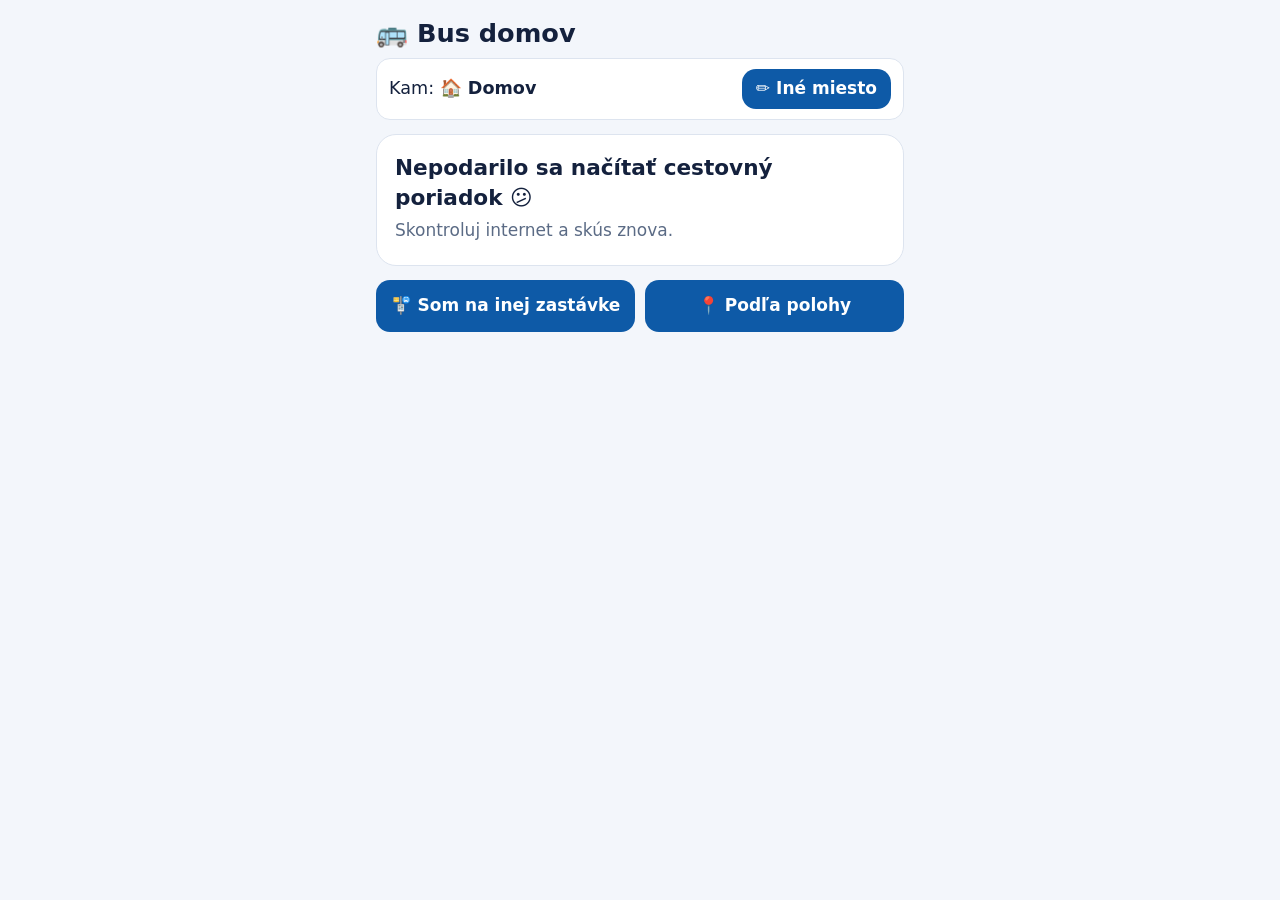
==== app/index.html @ f3499a74 "Výber iného cieľa: zastávka alebo miesto/adresa Co-Authored-By: Claude Opus 5.5 <noreply@anthropic.c" ====
<!doctype html>
<html lang="sk">
<head>
  <meta charset="utf-8">
  <meta name="viewport" content="width=device-width, initial-scale=1, viewport-fit=cover">
  <title>Bus domov</title>
  <meta name="description" content="Najbližší autobus domov z najbližšej zastávky">
  <meta name="theme-color" content="#0e5aa7">
  <link rel="manifest" href="manifest.webmanifest">
  <link rel="icon" href="icons/icon-192.png">
  <link rel="apple-touch-icon" href="icons/icon-180.png">
  <meta name="apple-mobile-web-app-capable" content="yes">
  <meta name="apple-mobile-web-app-title" content="Bus domov">
  <link rel="stylesheet" href="style.css">
</head>
<body>
  <header>
    <h1>🚌 Bus domov</h1>
    <div class="dest">
      <span class="dest-label">Kam: <b id="destName">🏠 Domov</b></span>
      <button class="btn small" id="destBtn">✏️ Iné miesto</button>
    </div>
    <button class="btn ghost hidden" id="destHome">🏠 Späť: cesta domov</button>
  </header>

  <section class="card hidden" id="destPicker">
    <div class="picker-head">
      <h2>Kam chceš ísť?</h2>
      <button class="btn small" id="closeDest">Zavrieť</button>
    </div>
    <input id="destSearch" type="search" placeholder="Napíš miesto, napr. Aupark, ZOO, Hlavná stanica" autocomplete="off">
    <ul id="destList" class="pick-list"></ul>
  </section>

  <section class="card install hidden" id="install">
    <p class="big">📲 Stiahni si aplikáciu</p>
    <p class="muted" id="installText">Budeš ju mať na ploche ako ostatné aplikácie a pôjde aj bez internetu.</p>
    <div class="install-btns">
      <button class="btn" id="installBtn">Stiahnuť aplikáciu</button>
      <button class="btn ghost" id="installLater">Neskôr</button>
    </div>
  </section>

  <main id="main">
    <section class="card" id="status">
      <p class="big">Hľadám, kde si… 📍</p>
      <p class="muted">Ak sa ťa telefón opýta na polohu, klikni na <b>Povoliť</b>.</p>
    </section>
  </main>

  <section class="card hidden" id="picker">
    <div class="picker-head">
      <h2>Vyber zastávku</h2>
      <button class="btn small" id="closePicker">Zavrieť</button>
    </div>
    <input id="search" type="search" placeholder="Hľadaj zastávku…" autocomplete="off">
    <ul id="stopList" class="pick-list"></ul>
  </section>

  <footer>
    <button class="btn" id="pickBtn">🚏 Som na inej zastávke</button>
    <button class="btn" id="locBtn">📍 Podľa polohy</button>
    <p class="muted tiny" id="dataInfo"></p>
  </footer>

  <script src="app.js"></script>
</body>
</html>
---- app/style.css ----
:root {
  --bg: #f3f6fb;
  --card: #ffffff;
  --text: #14213d;
  --muted: #5b6b85;
  --line: #dde4ef;
  --accent: #0e5aa7;
  --ok: #1f9d55;
  --ok-bg: #e3f6eb;
  --warn: #c77700;
  --warn-bg: #fff2d9;
  --bad: #c62828;
  --bad-bg: #fde6e6;
}
@media (prefers-color-scheme: dark) {
  :root:not([data-theme="light"]) {
    --bg: #0f1724;
    --card: #182235;
    --text: #eef3fb;
    --muted: #9fb0c9;
    --line: #2a3850;
    --accent: #5aa2f0;
    --ok: #4cd38a;
    --ok-bg: #173527;
    --warn: #ffb547;
    --warn-bg: #3a2c12;
    --bad: #ff7676;
    --bad-bg: #3d1a1a;
  }
}

* { box-sizing: border-box; }
html, body { margin: 0; }
body {
  background: var(--bg);
  color: var(--text);
  font: 17px/1.4 system-ui, -apple-system, "Segoe UI", Roboto, sans-serif;
  padding: max(16px, env(safe-area-inset-top)) 16px max(16px, env(safe-area-inset-bottom));
  max-width: 560px;
  margin: 0 auto;
  min-height: 100vh;
}
header h1 { margin: 0; font-size: 1.6rem; }
.home { margin: 2px 0 14px; color: var(--muted); }

.card {
  background: var(--card);
  border: 1px solid var(--line);
  border-radius: 20px;
  padding: 18px;
  margin-bottom: 14px;
}
.hidden { display: none; }
.big { font-size: 1.35rem; font-weight: 600; margin: 0 0 6px; }
.muted { color: var(--muted); margin: 4px 0; }
.tiny { font-size: .8rem; }

.stop-name { font-size: 1.5rem; font-weight: 700; margin: 0; }
.stop-meta { color: var(--muted); margin: 2px 0 0; }

.next {
  display: grid;
  grid-template-columns: auto 1fr;
  gap: 14px;
  align-items: center;
  margin-top: 16px;
}
.badge {
  min-width: 76px;
  height: 76px;
  border-radius: 18px;
  display: grid;
  place-items: center;
  font-size: 2rem;
  font-weight: 800;
  padding: 0 10px;
}
.badge.sm { min-width: 52px; height: 44px; font-size: 1.15rem; border-radius: 12px; }
.when { font-size: 2.2rem; font-weight: 800; line-height: 1.1; }
.sub { color: var(--muted); }

.pill {
  display: block;
  margin-top: 16px;
  padding: 12px 14px;
  border-radius: 14px;
  font-weight: 700;
  font-size: 1.1rem;
  text-align: center;
}
.pill.ok { background: var(--ok-bg); color: var(--ok); }
.pill.warn { background: var(--warn-bg); color: var(--warn); }
.pill.bad { background: var(--bad-bg); color: var(--bad); }

.later { list-style: none; padding: 0; margin: 0; }
.later li {
  display: grid;
  grid-template-columns: auto 1fr auto;
  gap: 12px;
  align-items: center;
  padding: 10px 0;
  border-top: 1px solid var(--line);
}
.later li:first-child { border-top: 0; }
.later .t { font-weight: 700; font-size: 1.15rem; text-align: right; }
h2 { font-size: 1.1rem; margin: 0 0 8px; }

footer { display: flex; flex-wrap: wrap; gap: 10px; }
footer .tiny { flex-basis: 100%; }
.btn {
  flex: 1;
  border: 0;
  border-radius: 14px;
  background: var(--accent);
  color: #fff;
  font: inherit;
  font-weight: 600;
  padding: 14px;
  cursor: pointer;
}
.btn.small { flex: 0; padding: 8px 14px; }

.picker-head { display: flex; justify-content: space-between; align-items: center; }
#search, #destSearch {
  width: 100%;
  font: inherit;
  padding: 12px;
  border-radius: 12px;
  border: 1px solid var(--line);
  background: var(--bg);
  color: var(--text);
  margin: 8px 0;
}
.pick-list { list-style: none; margin: 0; padding: 0; max-height: 55vh; overflow-y: auto; }
.pick-list button {
  width: 100%;
  text-align: left;
  font: inherit;
  color: var(--text);
  background: none;
  border: 0;
  border-top: 1px solid var(--line);
  padding: 12px 4px;
  display: flex;
  justify-content: space-between;
  cursor: pointer;
}
.pick-list .d { color: var(--muted); }

.steps { list-style: none; padding: 0; margin: 16px 0 0; }
.steps li {
  display: grid;
  grid-template-columns: auto 1fr;
  gap: 12px;
  align-items: start;
  padding: 10px 0;
  border-top: 1px solid var(--line);
}
.steps li.walk, .steps li.homeStep { display: block; }
.steps li.homeStep { font-size: 1.15rem; }
.change { margin-top: 6px; font-weight: 700; color: var(--warn); }
.chain { display: flex; align-items: center; gap: 4px; flex-wrap: wrap; }
.arrow { color: var(--muted); font-weight: 700; }

.install { border: 2px solid var(--accent); }
.install-btns { display: flex; gap: 10px; margin-top: 12px; }
.btn.ghost { background: transparent; color: var(--accent); border: 1px solid var(--accent); flex: 0 0 auto; }
.ios-steps { margin: 10px 0 0; padding-left: 22px; }
.ios-steps li { margin: 6px 0; }

.dest {
  display: flex;
  align-items: center;
  justify-content: space-between;
  gap: 10px;
  margin: 6px 0 14px;
  padding: 10px 12px;
  background: var(--card);
  border: 1px solid var(--line);
  border-radius: 14px;
}
.dest-label { font-size: 1.1rem; }
.btn.small { flex: 0 0 auto; }
#destHome { width: 100%; margin: -6px 0 14px; padding: 10px; }
.pick-list li.muted { padding: 12px 4px; }
.pick-list .d { text-align: right; font-size: .9rem; }
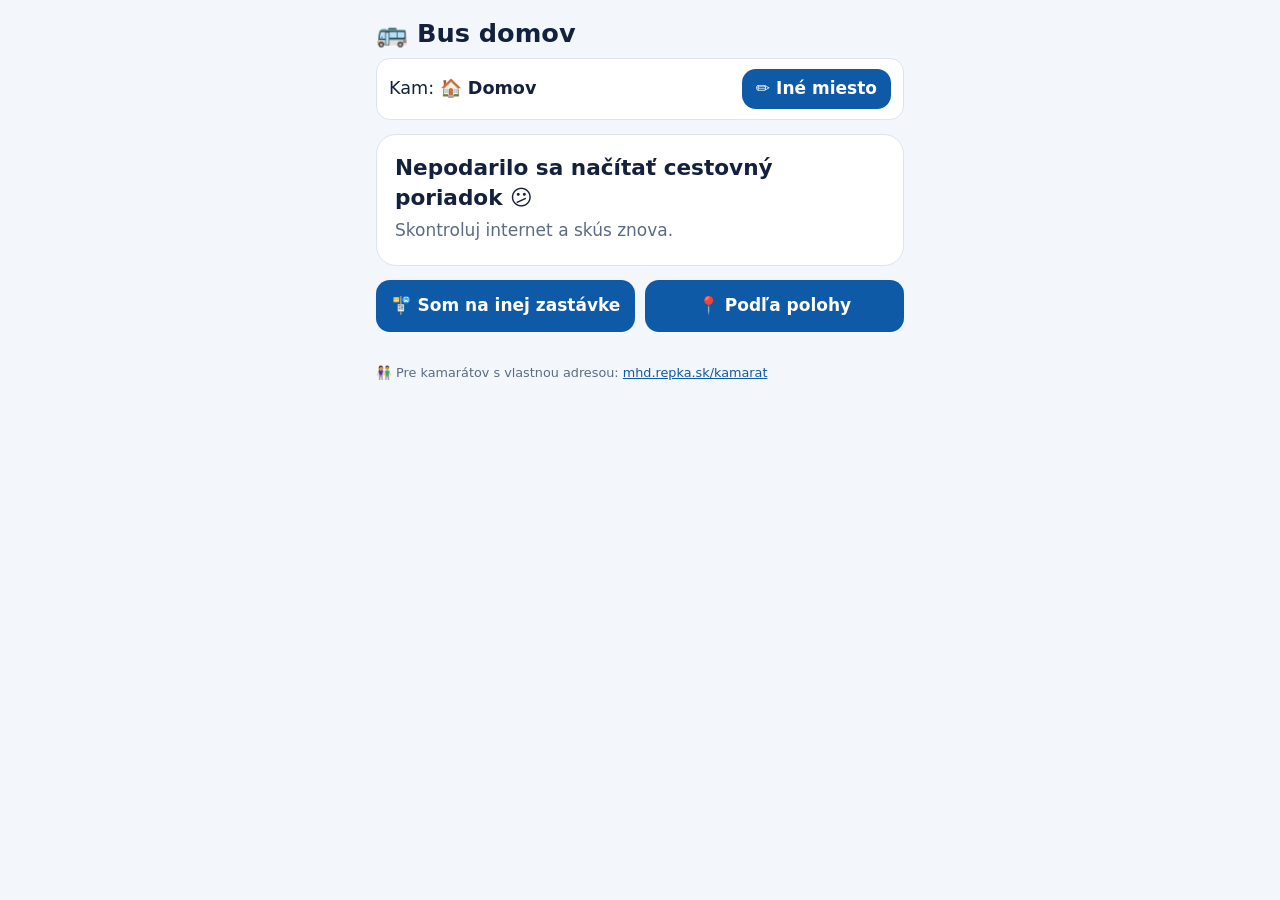
==== commit ee17e57b: "Verzia pre kamarátov s vlastnou adresou domova Co-Authored-By: Claude Opus 5.5 <noreply@anthropic.co" ====
--- a/app/index.html
+++ b/app/index.html
@@ -25,7 +25,7 @@
 
   <section class="card hidden" id="destPicker">
     <div class="picker-head">
-      <h2>Kam chceš ísť?</h2>
+      <h2 id="destTitle">Kam chceš ísť?</h2>
       <button class="btn small" id="closeDest">Zavrieť</button>
     </div>
     <input id="destSearch" type="search" placeholder="Napíš miesto, napr. Aupark, ZOO, Hlavná stanica" autocomplete="off">
@@ -61,6 +61,7 @@
     <button class="btn" id="pickBtn">🚏 Som na inej zastávke</button>
     <button class="btn" id="locBtn">📍 Podľa polohy</button>
     <p class="muted tiny" id="dataInfo"></p>
+    <p class="muted tiny">👫 Pre kamarátov s vlastnou adresou: <a href="kamarat/">mhd.repka.sk/kamarat</a></p>
   </footer>
 
   <script src="app.js"></script>
--- a/app/style.css
+++ b/app/style.css
@@ -184,3 +184,9 @@
 #destHome { width: 100%; margin: -6px 0 14px; padding: 10px; }
 .pick-list li.muted { padding: 12px 4px; }
 .pick-list .d { text-align: right; font-size: .9rem; }
+
+.locask { border: 2px solid var(--warn); }
+.btn.wide { width: 100%; margin-top: 12px; }
+.btn:disabled { opacity: .7; cursor: default; }
+a { color: var(--accent); }
+#homeBtn { margin-top: 0; }
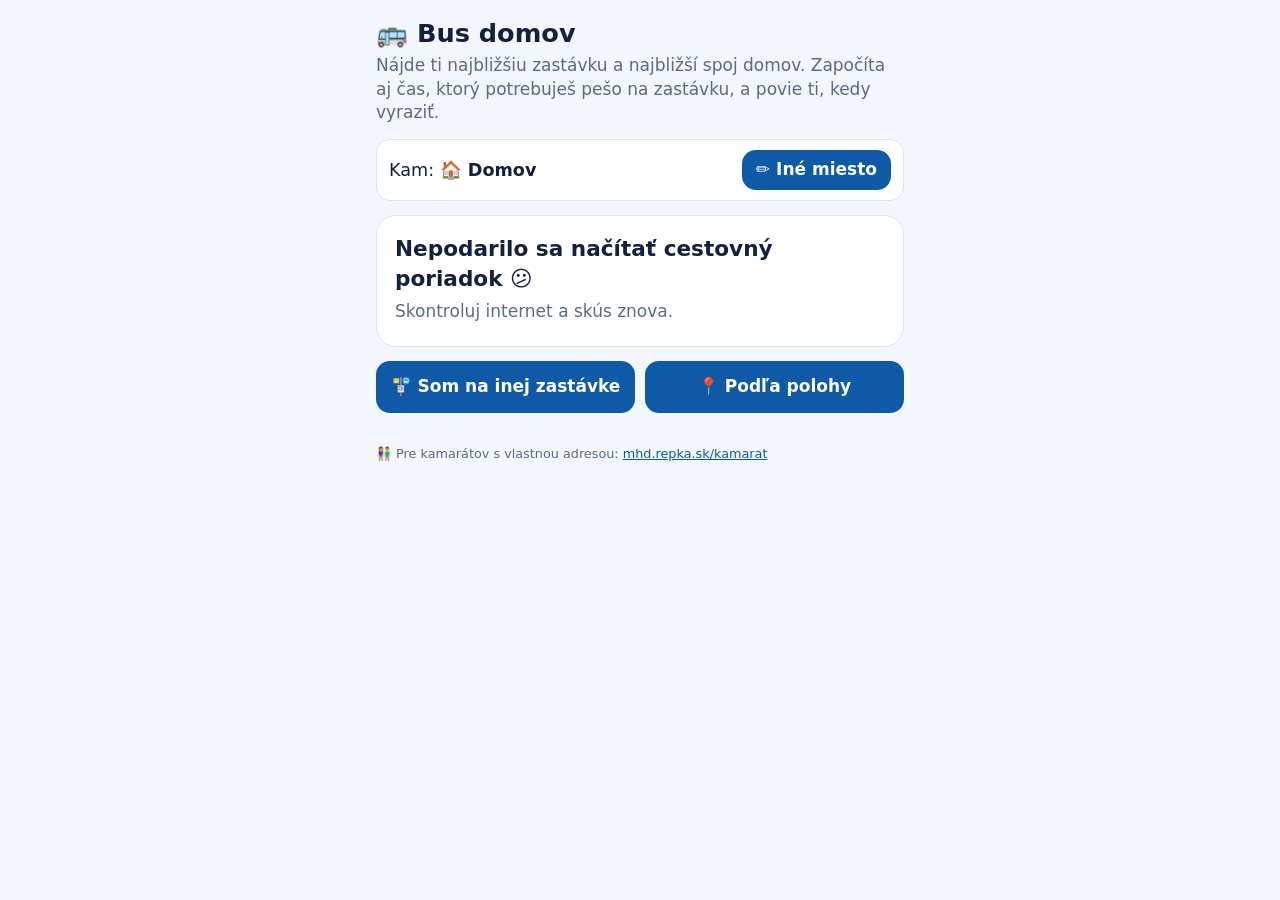
==== commit 9fef3377: "Popis: aplikácia ráta aj s chôdzou na zastávku Co-Authored-By: Claude Opus 5.5 <noreply@anthropic.co" ====
--- a/app/index.html
+++ b/app/index.html
@@ -16,6 +16,7 @@
 <body>
   <header>
     <h1>🚌 Bus domov</h1>
+    <p class="home">Nájde ti najbližšiu zastávku a najbližší spoj domov. Započíta aj čas, ktorý potrebuješ pešo na zastávku, a povie ti, kedy vyraziť.</p>
     <div class="dest">
       <span class="dest-label">Kam: <b id="destName">🏠 Domov</b></span>
       <button class="btn small" id="destBtn">✏️ Iné miesto</button>
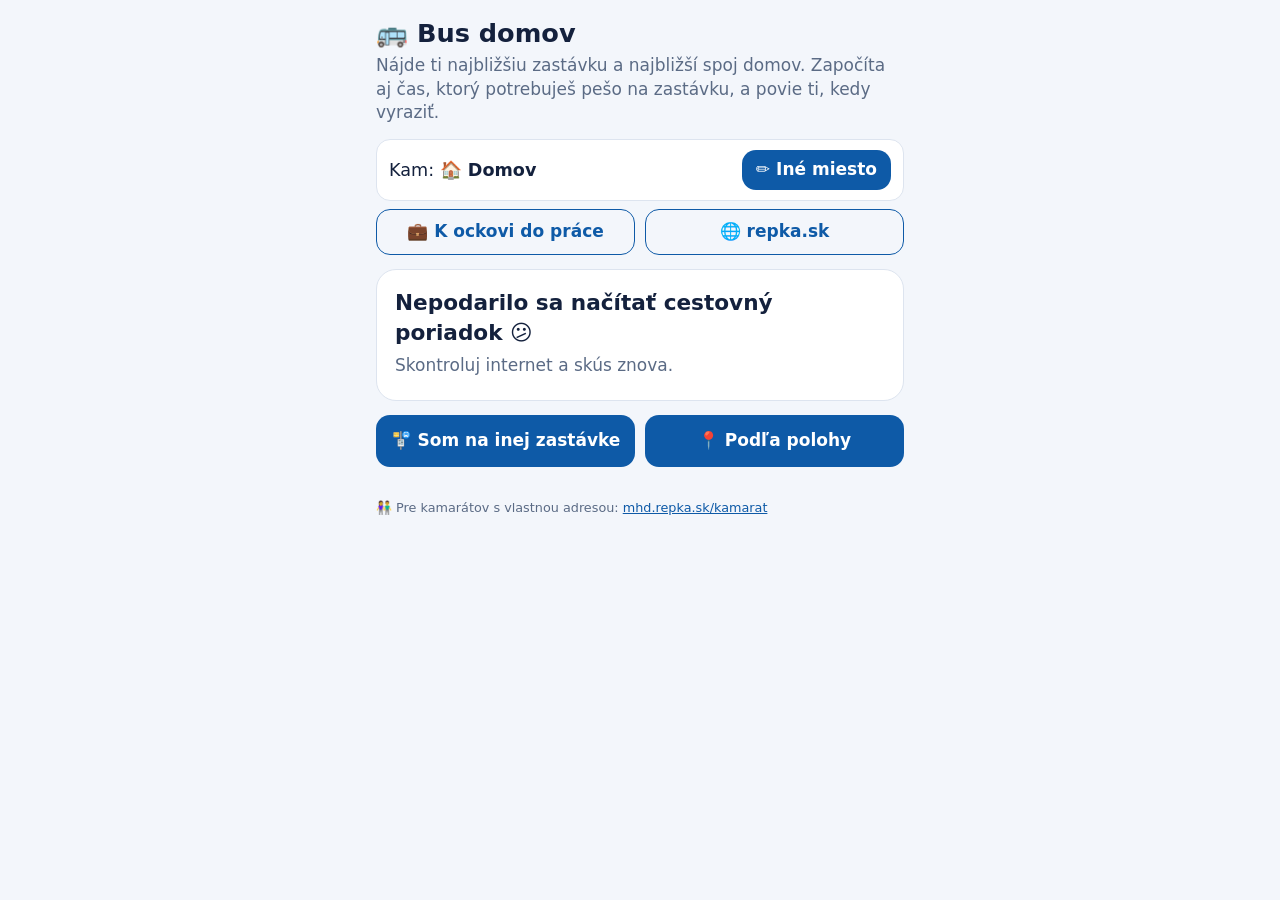
==== commit 7959e1d5: "Tlačidlá: K ockovi do práce a odkaz na repka.sk Co-Authored-By: Claude Opus 5.5 <noreply@anthropic.c" ====
--- a/app/index.html
+++ b/app/index.html
@@ -22,6 +22,10 @@
       <button class="btn small" id="destBtn">✏️ Iné miesto</button>
     </div>
     <button class="btn ghost hidden" id="destHome">🏠 Späť: cesta domov</button>
+    <div class="quick">
+      <button class="btn ghost" id="workBtn">💼 K ockovi do práce</button>
+      <a class="btn ghost" href="https://repka.sk" target="_blank" rel="noopener">🌐 repka.sk</a>
+    </div>
   </header>
 
   <section class="card hidden" id="destPicker">
--- a/app/style.css
+++ b/app/style.css
@@ -190,3 +190,5 @@
 .btn:disabled { opacity: .7; cursor: default; }
 a { color: var(--accent); }
 #homeBtn { margin-top: 0; }
+.quick { display: flex; gap: 10px; margin: -6px 0 14px; }
+.quick .btn { flex: 1; padding: 10px; text-align: center; text-decoration: none; }
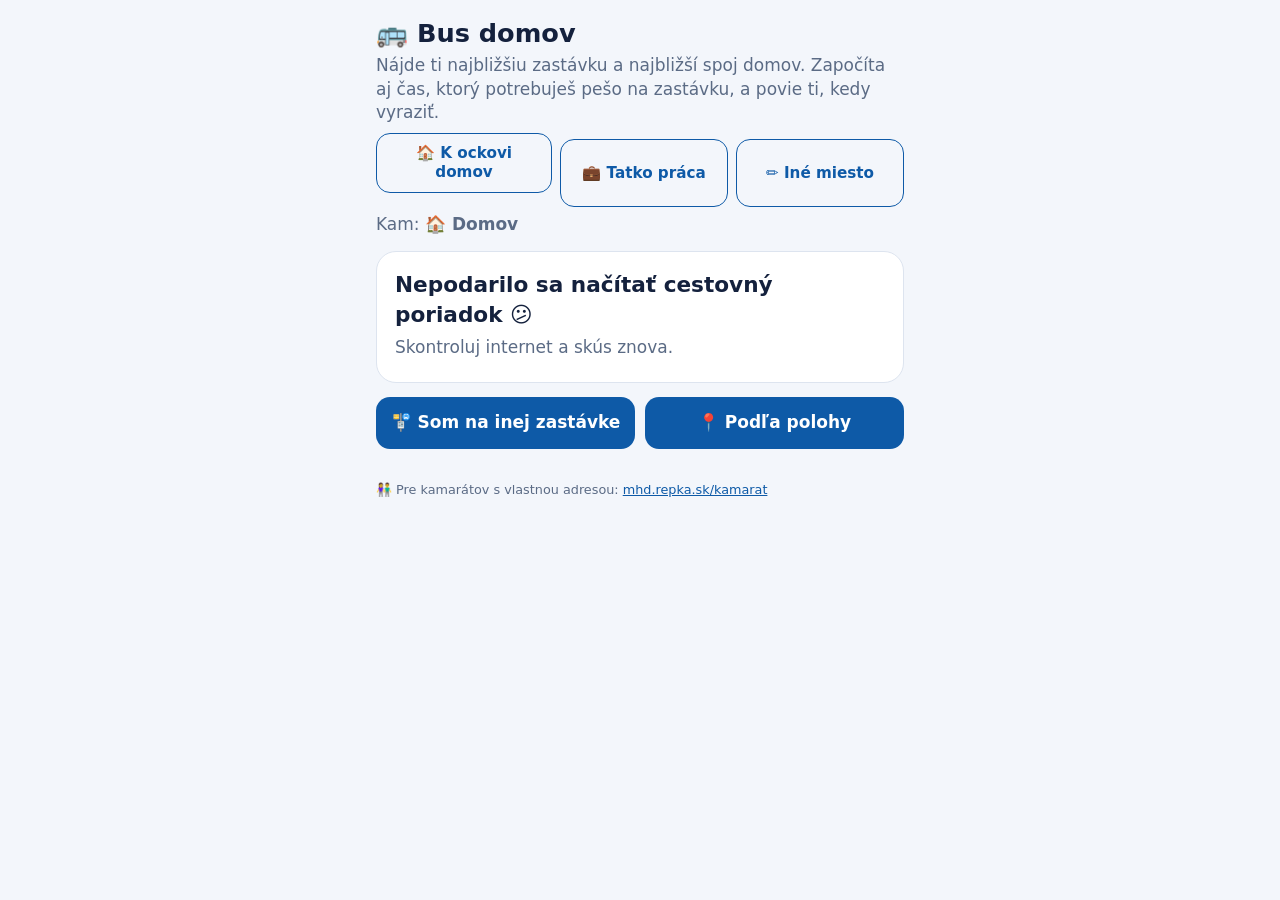
==== commit 6f4aaa3c: "Ciele v jednom riadku: domov, Tatko práca, iné miesto; bez odkazu na repka.sk Co-Authored-By: Claude" ====
--- a/app/index.html
+++ b/app/index.html
@@ -17,15 +17,12 @@
   <header>
     <h1>🚌 Bus domov</h1>
     <p class="home">Nájde ti najbližšiu zastávku a najbližší spoj domov. Započíta aj čas, ktorý potrebuješ pešo na zastávku, a povie ti, kedy vyraziť.</p>
-    <div class="dest">
-      <span class="dest-label">Kam: <b id="destName">🏠 Domov</b></span>
-      <button class="btn small" id="destBtn">✏️ Iné miesto</button>
+    <div class="quick">
+      <button class="btn ghost" id="destHome">🏠 K ockovi domov</button>
+      <button class="btn ghost" id="workBtn">💼 Tatko práca</button>
+      <button class="btn ghost" id="destBtn">✏️ Iné miesto</button>
     </div>
-    <button class="btn ghost hidden" id="destHome">🏠 Späť: cesta domov</button>
-    <div class="quick">
-      <button class="btn ghost" id="workBtn">💼 K ockovi do práce</button>
-      <a class="btn ghost" href="https://repka.sk" target="_blank" rel="noopener">🌐 repka.sk</a>
-    </div>
+    <p class="dest-now">Kam: <b id="destName">🏠 Domov</b></p>
   </header>
 
   <section class="card hidden" id="destPicker">
--- a/app/style.css
+++ b/app/style.css
@@ -190,5 +190,7 @@
 .btn:disabled { opacity: .7; cursor: default; }
 a { color: var(--accent); }
 #homeBtn { margin-top: 0; }
-.quick { display: flex; gap: 10px; margin: -6px 0 14px; }
-.quick .btn { flex: 1; padding: 10px; text-align: center; text-decoration: none; }
+.quick { display: flex; gap: 8px; margin: 10px 0 6px; }
+.quick .btn { flex: 1 1 0; min-width: 0; padding: 10px 6px; font-size: .95rem; line-height: 1.25; text-align: center; }
+.quick .btn.active { background: var(--accent); color: #fff; }
+.dest-now { margin: 0 0 14px; color: var(--muted); }
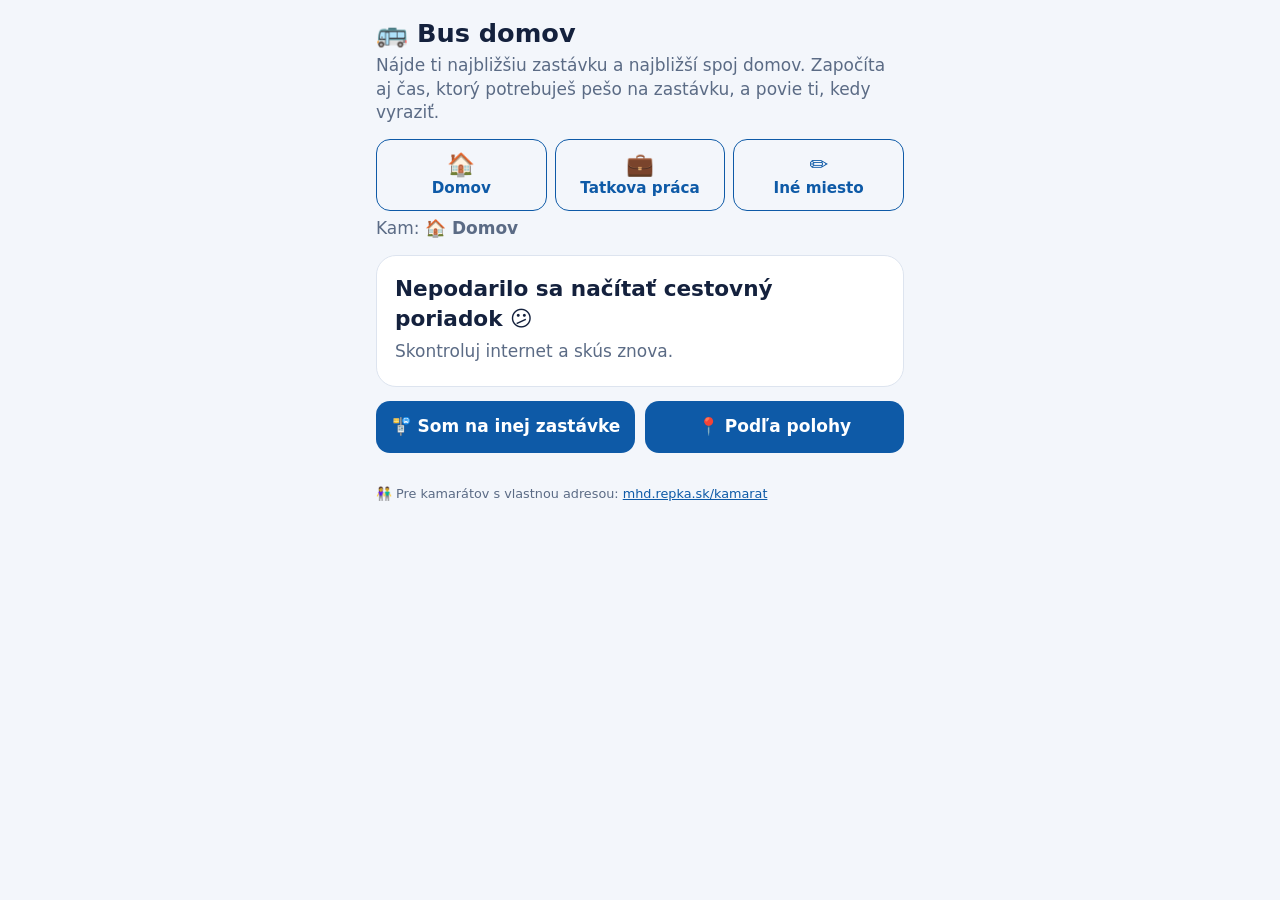
==== commit 14c944c9: "Tlačidlá cieľa rovnako veľké: Domov, Tatkova práca, Iné miesto Co-Authored-By: Claude Opus 5.5 <nore" ====
--- a/app/index.html
+++ b/app/index.html
@@ -18,9 +18,9 @@
     <h1>🚌 Bus domov</h1>
     <p class="home">Nájde ti najbližšiu zastávku a najbližší spoj domov. Započíta aj čas, ktorý potrebuješ pešo na zastávku, a povie ti, kedy vyraziť.</p>
     <div class="quick">
-      <button class="btn ghost" id="destHome">🏠 K ockovi domov</button>
-      <button class="btn ghost" id="workBtn">💼 Tatko práca</button>
-      <button class="btn ghost" id="destBtn">✏️ Iné miesto</button>
+      <button class="btn ghost" id="destHome"><span class="ic">🏠</span>Domov</button>
+      <button class="btn ghost" id="workBtn"><span class="ic">💼</span>Tatkova práca</button>
+      <button class="btn ghost" id="destBtn"><span class="ic">✏️</span>Iné miesto</button>
     </div>
     <p class="dest-now">Kam: <b id="destName">🏠 Domov</b></p>
   </header>
--- a/app/style.css
+++ b/app/style.css
@@ -181,7 +181,6 @@
 }
 .dest-label { font-size: 1.1rem; }
 .btn.small { flex: 0 0 auto; }
-#destHome { width: 100%; margin: -6px 0 14px; padding: 10px; }
 .pick-list li.muted { padding: 12px 4px; }
 .pick-list .d { text-align: right; font-size: .9rem; }
 
@@ -190,7 +189,13 @@
 .btn:disabled { opacity: .7; cursor: default; }
 a { color: var(--accent); }
 #homeBtn { margin-top: 0; }
-.quick { display: flex; gap: 8px; margin: 10px 0 6px; }
-.quick .btn { flex: 1 1 0; min-width: 0; padding: 10px 6px; font-size: .95rem; line-height: 1.25; text-align: center; }
+/* Tlačidlá cieľa: rovnako široké aj vysoké, ikonka nad textom */
+.quick { display: grid; grid-auto-columns: 1fr; grid-auto-flow: column; gap: 8px; margin: 10px 0 6px; }
+.quick .btn {
+  display: flex; flex-direction: column; align-items: center; justify-content: center; gap: 4px;
+  min-width: 0; min-height: 72px; padding: 8px 4px;
+  font-size: .95rem; line-height: 1.2; text-align: center;
+}
+.quick .ic { font-size: 1.4rem; line-height: 1; }
 .quick .btn.active { background: var(--accent); color: #fff; }
 .dest-now { margin: 0 0 14px; color: var(--muted); }
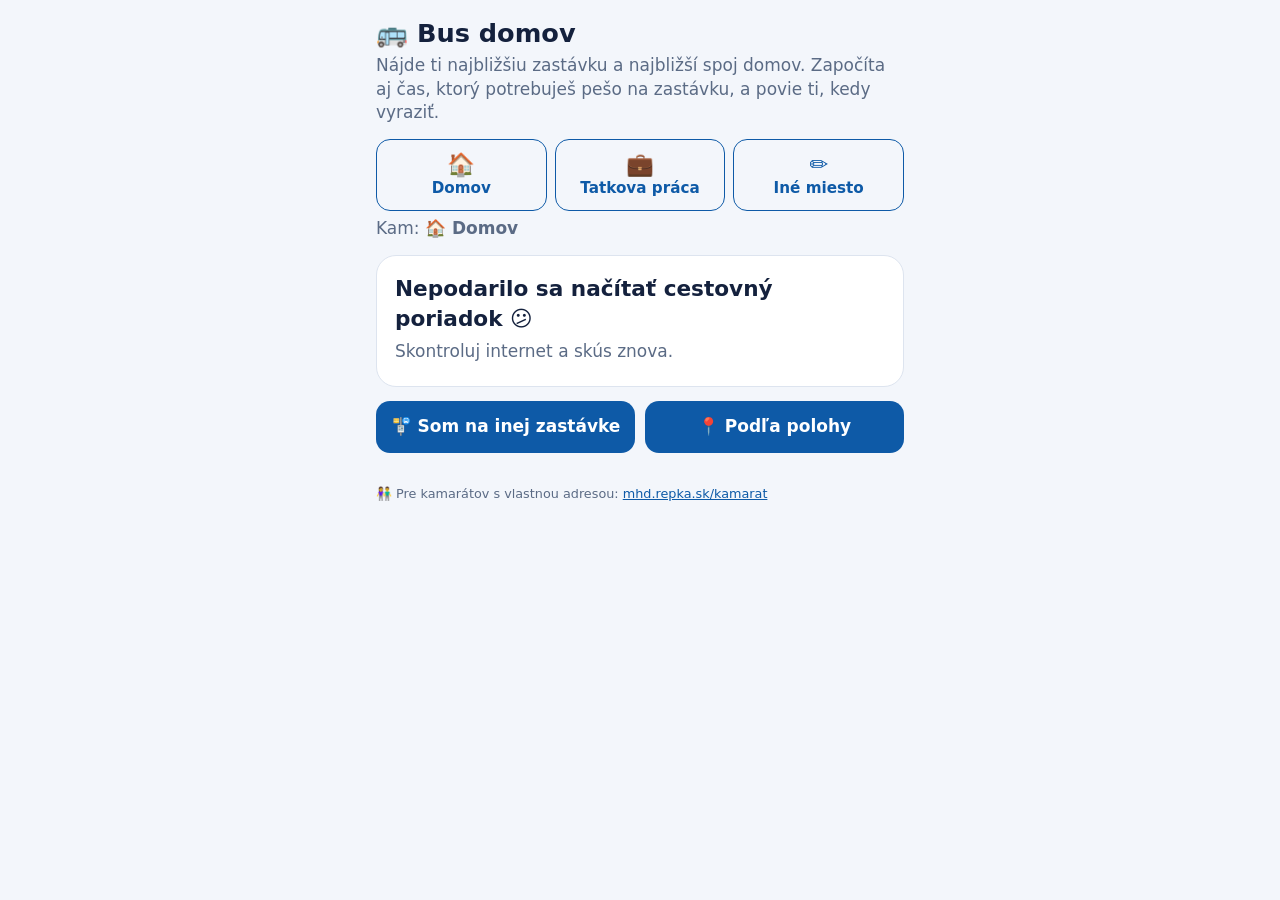
==== commit 98e4b0e8: "Mapa: tlačidlo Navigovať pešo cez Google Mapy Co-Authored-By: Claude Opus 5.5 <noreply@anthropic.com" ====
--- a/app/index.html
+++ b/app/index.html
@@ -50,6 +50,15 @@
     </section>
   </main>
 
+  <section class="card hidden" id="mapCard">
+    <p class="big" id="mapTitle">Mapa</p>
+    <div id="mapEl"></div>
+    <div class="map-btns">
+      <a class="btn" id="navLink" target="_blank" rel="noopener">🚶 Navigovať pešo cez Google Mapy</a>
+      <button class="btn ghost" id="mapClose">Zavrieť</button>
+    </div>
+  </section>
+
   <section class="card hidden" id="picker">
     <div class="picker-head">
       <h2>Vyber zastávku</h2>
--- a/app/style.css
+++ b/app/style.css
@@ -199,3 +199,12 @@
 .quick .ic { font-size: 1.4rem; line-height: 1; }
 .quick .btn.active { background: var(--accent); color: #fff; }
 .dest-now { margin: 0 0 14px; color: var(--muted); }
+
+#mapEl { height: 340px; border-radius: 14px; overflow: hidden; margin-top: 8px; background: var(--bg); z-index: 0; }
+.map-btns { display: flex; gap: 10px; margin-top: 12px; }
+.map-btns .btn { text-align: center; text-decoration: none; }
+#navLink { flex: 1; }
+.emoji-pin { font-size: 28px; line-height: 34px; text-align: center; background: none; border: 0; filter: drop-shadow(0 1px 2px rgba(0,0,0,.4)); }
+.link-btn { display: inline-block; margin-top: 6px; padding: 6px 10px; font: inherit; font-size: .9rem; font-weight: 600;
+  color: var(--accent); background: transparent; border: 1px solid var(--accent); border-radius: 10px; cursor: pointer; }
+.stop-meta .link-btn { margin-left: 6px; }
